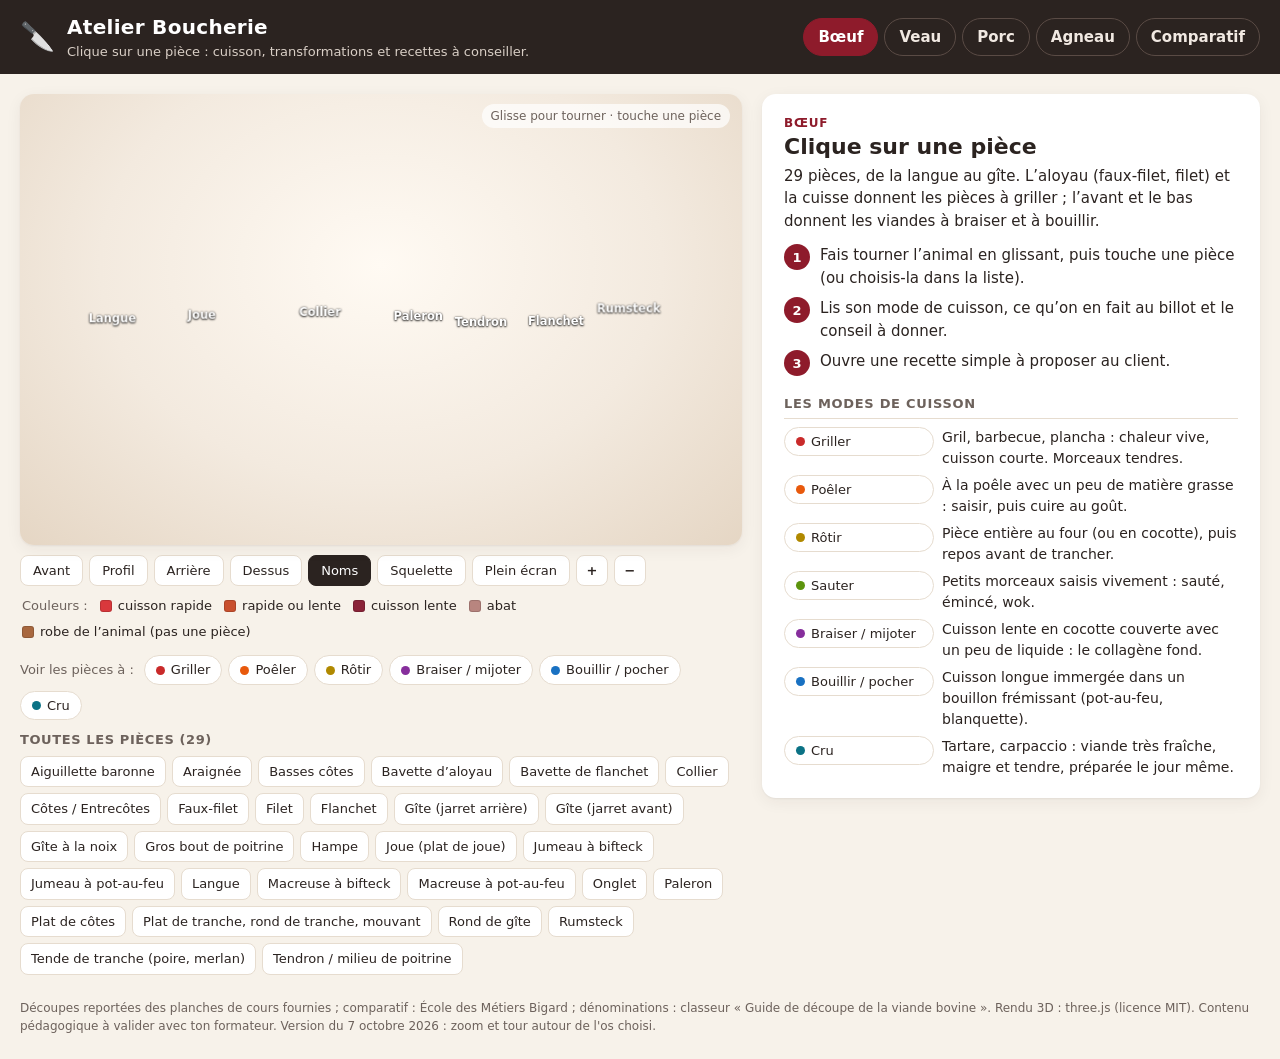
==== index.html @ 73f68b94 "Version du 7 octobre 2026 en bas de page (zoom et tour autour de l'os choisi) La correction elle-mêm" ====
<!doctype html>
<html lang="fr">
<head>
  <meta charset="utf-8">
  <meta name="viewport" content="width=device-width, initial-scale=1">
  <title>Atelier Boucherie — pièces, cuissons, recettes</title>
  <meta name="description" content="Apprendre la boucherie : clique sur une pièce pour connaître sa cuisson, ses transformations et des recettes à proposer au client.">
  <meta name="theme-color" content="#2b2320">
  <meta name="apple-mobile-web-app-capable" content="yes">
  <meta name="mobile-web-app-capable" content="yes">
  <meta name="apple-mobile-web-app-title" content="Boucherie">
  <link rel="manifest" href="manifest.webmanifest">
  <link rel="icon" type="image/png" sizes="192x192" href="img/icone-192.png">
  <link rel="apple-touch-icon" href="img/apple-touch-icon.png">
  <link rel="stylesheet" href="styles.css">
</head>
<body>
  <header class="entete">
    <div class="marque">
      <span class="marque-logo" aria-hidden="true">🔪</span>
      <div>
        <h1>Atelier Boucherie</h1>
        <p>Clique sur une pièce : cuisson, transformations et recettes à conseiller.</p>
      </div>
    </div>
    <nav class="onglets" id="onglets" aria-label="Choix de l’animal"></nav>
  </header>

  <main class="page" id="page">
    <section class="colonne-planche" id="vue-planche" aria-label="Planche de découpe">
      <div class="planche" id="planche" role="application">
        <p class="aide3d">Glisse pour tourner · touche une pièce</p>
      </div>
      <div class="outils3d" id="outils3d" aria-label="Orientation de l’animal">
        <button type="button" data-vue="avant">Avant</button>
        <button type="button" data-vue="profil">Profil</button>
        <button type="button" data-vue="arriere">Arrière</button>
        <button type="button" data-vue="dessus">Dessus</button>
        <button type="button" data-noms aria-pressed="true">Noms</button>
        <button type="button" data-squelette aria-pressed="false" hidden>Squelette</button>
        <button type="button" data-muscles aria-pressed="false" hidden>Muscles</button>
        <button type="button" data-eclater aria-pressed="false" hidden>Éclater</button>
        <button type="button" data-plein aria-pressed="false">Plein écran</button>
        <button type="button" data-zoom="1.25" aria-label="Zoomer">+</button>
        <button type="button" data-zoom="0.8" aria-label="Dézoomer">−</button>
      </div>
      <div class="couleurs3d" id="couleurs3d" aria-label="Signification des couleurs"></div>
      <div class="legende" id="legende" aria-label="Filtrer par mode de cuisson"></div>
      <div class="liste-pieces" id="liste-pieces" aria-label="Toutes les pièces"></div>
    </section>
    <aside class="panneau" id="panneau" aria-live="polite"></aside>
    <section class="comparatif" id="vue-comparatif" hidden></section>
  </main>

  <div class="bulle" id="bulle" hidden></div>

  <footer class="pied">
    Découpes reportées des planches de cours fournies ; comparatif : École des Métiers Bigard ; dénominations : classeur « Guide de découpe de la viande bovine ». Rendu 3D : three.js (licence MIT).
    Contenu pédagogique à valider avec ton formateur.
    <span id="version">Version du 7 octobre 2026 : zoom et tour autour de l'os choisi.</span>
  </footer>

  <script src="vendor/three.min.js"></script>
  <script src="data/modeles3d.js"></script>
  <script src="data/recettes.js"></script>
  <script src="data/pieces.js"></script>
  <script src="data/os.js"></script>
  <script src="data/classeur.js"></script>
  <script src="vue3d.js"></script>
  <script src="app.js"></script>
</body>
</html>
---- styles.css ----
:root {
  --fond: #f7f2ea;
  --carte: #ffffff;
  --texte: #2b2320;
  --doux: #6d625c;
  --trait: #e6dccf;
  --accent: #8e1b2b;
  --accent-clair: #f6e3e5;
  --surbrillance: #ffcf33;
  --rayon: 14px;
  --ombre: 0 1px 2px rgba(43, 35, 32, .06), 0 4px 16px rgba(43, 35, 32, .06);
}

* { box-sizing: border-box; }
/* « hidden » doit toujours cacher, même un élément qui a son propre display (ex. .legende en flex). */
[hidden] { display: none !important; }
html { -webkit-text-size-adjust: 100%; }
body {
  margin: 0;
  font: 15px/1.5 system-ui, -apple-system, "Segoe UI", Roboto, sans-serif;
  color: var(--texte);
  background: var(--fond);
}

/* ---------- En-tête ---------- */
.entete {
  position: sticky; top: 0; z-index: 20;
  display: flex; flex-wrap: wrap; align-items: center; justify-content: space-between; gap: 10px 24px;
  padding: 12px 20px;
  background: #2b2320; color: #fff;
}
.marque { display: flex; align-items: center; gap: 12px; }
.marque-logo { font-size: 28px; }
.marque h1 { margin: 0; font-size: 20px; letter-spacing: .3px; }
.marque p { margin: 0; font-size: 13px; color: #d9cfc6; }
.onglets { display: flex; flex-wrap: wrap; gap: 6px; }
.onglets button {
  border: 1px solid #5a4b45; background: transparent; color: #f1e9e2;
  padding: 7px 14px; border-radius: 999px; font: inherit; font-weight: 600; cursor: pointer;
}
.onglets button:hover { background: #3d322e; }
.onglets button[aria-current="page"] { background: var(--accent); border-color: var(--accent); color: #fff; }

/* ---------- Mise en page ---------- */
.page {
  display: grid; grid-template-columns: minmax(0, 1.45fr) minmax(320px, 1fr); gap: 20px;
  max-width: 1400px; margin: 0 auto; padding: 20px;
}
.page.mode-comparatif { grid-template-columns: 1fr; }
.colonne-planche { min-width: 0; }

/* ---------- Animal en 3D ---------- */
.planche {
  position: relative; width: 100%; aspect-ratio: 16 / 10; min-height: 300px;
  border-radius: var(--rayon); box-shadow: var(--ombre); overflow: hidden;
  background: radial-gradient(ellipse at 50% 38%, #fffaf3 0%, #f3eadf 55%, #e5d6c4 100%);
}
.toile3d { position: absolute; inset: 0; width: 100%; height: 100%; display: block; cursor: grab; touch-action: pan-y; }
.toile3d:active { cursor: grabbing; }
.outils3d { display: flex; flex-wrap: wrap; gap: 6px; margin-top: 10px; }
.outils3d button {
  border: 1px solid var(--trait); background: var(--carte); color: var(--texte);
  padding: 5px 12px; border-radius: 8px; font: inherit; font-size: 13px; cursor: pointer;
}
.outils3d button:hover { border-color: var(--accent); color: var(--accent); }
.outils3d button[aria-pressed="true"] { background: #2b2320; border-color: #2b2320; color: #fff; }
.etiquettes3d { position: absolute; inset: 0; z-index: 1; pointer-events: none; overflow: hidden; }
.etiquettes3d span {
  position: absolute; left: 0; top: 0; white-space: nowrap; will-change: transform;
  font: 700 11.5px/16px system-ui, -apple-system, "Segoe UI", Roboto, sans-serif; color: #fff; padding: 0 3px;
  text-shadow: 0 1px 2px rgba(0, 0, 0, .8), 0 0 2px rgba(0, 0, 0, .7);
}
.etiquettes3d.os span { color: #2b2320; text-shadow: 0 0 3px #fff, 0 0 2px #fff, 0 1px 1px rgba(255, 255, 255, .9); }
.liste-pieces h2.sous { margin-top: 10px; text-transform: none; letter-spacing: 0; font-size: 13px; color: var(--accent); }
.note-mrs { font-size: 13px; color: #7a4b00; background: #fff4dc; border-radius: 8px; padding: 8px 10px; }
.os-lien a, .transfo a { color: var(--accent); }
.source { font-size: 12px; color: var(--doux); margin-top: 14px; }
.etiquettes3d span.actif { color: #2b2320; background: #ffd25e; border-radius: 4px; text-shadow: none; }
.outils3d button[data-zoom] { width: 32px; padding: 5px 0; font-weight: 700; }
.aide3d {
  position: absolute; z-index: 2; right: 12px; top: 10px; margin: 0; pointer-events: none;
  font-size: 12px; color: var(--doux); background: rgba(255, 255, 255, .7); padding: 3px 9px; border-radius: 999px;
}
.couleurs3d { display: flex; flex-wrap: wrap; align-items: center; gap: 6px 12px; margin: 10px 2px 0; font-size: 13px; }
.couleurs3d .titre { color: var(--doux); }
.pastille { display: inline-flex; align-items: center; gap: 6px; }
.pastille::before { content: ""; width: 12px; height: 12px; border-radius: 3px; background: var(--c); box-shadow: inset 0 0 0 1px rgba(0, 0, 0, .15); }
.pastille.neutre::before { background: #cbbcae; }

.bulle {
  position: fixed; z-index: 50; pointer-events: none;
  background: #2b2320; color: #fff; padding: 4px 10px; border-radius: 8px;
  font-size: 13px; font-weight: 600; white-space: nowrap;
  transform: translate(-50%, calc(-100% - 12px));
}

/* ---------- Légende / filtres ---------- */
.legende { display: flex; flex-wrap: wrap; align-items: center; gap: 6px; margin: 14px 0 6px; }
.legende .titre { font-size: 13px; color: var(--doux); margin-right: 4px; }
.puce {
  display: inline-flex; align-items: center; gap: 6px;
  border: 1px solid var(--trait); background: var(--carte); color: var(--texte);
  padding: 4px 11px; border-radius: 999px; font: inherit; font-size: 13px; cursor: pointer; white-space: nowrap;
}
.puce::before { content: ""; width: 9px; height: 9px; border-radius: 50%; background: var(--c, #999); }
.puce:hover { border-color: var(--c, #999); }
.puce[aria-pressed="true"] { background: var(--c); border-color: var(--c); color: #fff; }
.puce[aria-pressed="true"]::before { background: #fff; }
.puce.statique { cursor: default; }
.puce.effacer { --c: #6d625c; }
.puce.effacer::before { display: none; }

.liste-pieces { margin-top: 10px; }
.liste-pieces h2 { font-size: 13px; font-weight: 600; color: var(--doux); margin: 8px 0 6px; text-transform: uppercase; letter-spacing: .6px; }
.liste-pieces .grille { display: flex; flex-wrap: wrap; gap: 6px; }
.liste-pieces button {
  border: 1px solid var(--trait); background: var(--carte); color: var(--texte);
  padding: 5px 10px; border-radius: 8px; font: inherit; font-size: 13px; cursor: pointer;
}
.liste-pieces button:hover { border-color: var(--accent); }
.liste-pieces button.active { background: var(--accent); color: #fff; border-color: var(--accent); }
.liste-pieces button.attenue { opacity: .4; }

/* ---------- Panneau de détail ---------- */
.panneau {
  align-self: start; position: sticky; top: 84px;
  max-height: calc(100vh - 104px); overflow: auto;
  background: var(--carte); border-radius: var(--rayon); box-shadow: var(--ombre);
  padding: 20px 22px;
}
.panneau .kicker { font-size: 12px; letter-spacing: .8px; text-transform: uppercase; color: var(--accent); font-weight: 700; }
.panneau h2 { margin: 2px 0 4px; font-size: 26px; line-height: 1.15; }
.panneau .alias { margin: 0 0 10px; color: var(--doux); font-size: 13px; }
.panneau h3 {
  margin: 18px 0 8px; font-size: 13px; text-transform: uppercase; letter-spacing: .7px; color: var(--doux);
  border-bottom: 1px solid var(--trait); padding-bottom: 4px;
}
.panneau p { margin: 6px 0; }
.type { display: inline-block; font-size: 12px; font-weight: 700; padding: 3px 9px; border-radius: 6px; margin-right: 6px; }
.type.rapide { background: #fff1e6; color: #a8461a; }
.type.lente { background: #efe9f8; color: #5f2b86; }
.type.mixte { background: #e8f3ea; color: #2d6a3a; }
.type.abat { background: #f1ece8; color: #5c4a42; }
.cuissons { display: flex; flex-wrap: wrap; gap: 6px; margin: 10px 0 4px; }
.conseil {
  margin: 12px 0 0; padding: 10px 12px; border-left: 4px solid var(--accent);
  background: var(--accent-clair); border-radius: 0 10px 10px 0;
}
.conseil strong { color: var(--accent); }
.transfo { list-style: none; margin: 0; padding: 0; }
.transfo li { padding: 7px 0; border-bottom: 1px dashed var(--trait); }
.transfo li:last-child { border-bottom: 0; }
.transfo b { display: block; }
.transfo span { color: var(--doux); font-size: 14px; }

details.recette {
  border: 1px solid var(--trait); border-radius: 10px; margin-bottom: 8px; background: #fffdfa;
}
details.recette summary {
  cursor: pointer; padding: 10px 12px; font-weight: 600; list-style: none;
  display: flex; justify-content: space-between; gap: 10px; align-items: baseline;
}
details.recette summary::-webkit-details-marker { display: none; }
details.recette summary::before { content: "▸"; color: var(--accent); margin-right: 2px; }
details.recette[open] summary::before { content: "▾"; }
details.recette summary .nom { flex: 1; }
details.recette summary small { color: var(--doux); font-weight: 400; white-space: nowrap; }
.recette .corps { padding: 0 14px 12px; font-size: 14px; }
.recette ul, .recette ol { margin: 6px 0; padding-left: 20px; }
.recette li { margin: 2px 0; }
.recette .client { margin-top: 8px; padding: 8px 10px; background: #f3f7ee; border-radius: 8px; }

.equivalences { display: grid; gap: 8px; }
.equivalences .ligne { display: grid; grid-template-columns: 72px 1fr; gap: 8px; font-size: 14px; }
.equivalences .animal { font-weight: 700; }
.equivalences a { color: var(--accent); }
.equivalences .muscles { color: var(--doux); font-size: 13px; }

.accueil h2 { font-size: 22px; }
.accueil .pas { display: grid; gap: 8px; margin: 12px 0; }
.accueil .pas div { display: flex; gap: 10px; align-items: flex-start; }
.accueil .pas b { flex: 0 0 26px; height: 26px; border-radius: 50%; background: var(--accent); color: #fff; display: grid; place-items: center; font-size: 13px; }
.definitions { display: grid; gap: 6px; font-size: 14px; }
.definitions div { display: grid; grid-template-columns: 150px 1fr; gap: 8px; align-items: start; }

.lien-bouton { background: none; border: 0; padding: 0; font: inherit; color: var(--accent); text-decoration: underline; cursor: pointer; }

/* ---------- Comparatif ---------- */
.comparatif { grid-column: 1 / -1; }
.comparatif h2 { margin: 0 0 4px; }
.comparatif > p { margin: 0 0 14px; color: var(--doux); }
.tableau { width: 100%; border-collapse: separate; border-spacing: 0; background: var(--carte); border-radius: var(--rayon); overflow: hidden; box-shadow: var(--ombre); }
.tableau th, .tableau td { padding: 10px 12px; text-align: left; vertical-align: top; border-bottom: 1px solid var(--trait); }
.tableau thead th { background: #2b2320; color: #fff; font-size: 14px; }
.tableau tbody th { width: 150px; background: #fbf7f1; font-size: 14px; }
.tableau td button { all: unset; cursor: pointer; display: block; }
.tableau td button:hover .region-nom, .tableau td button:focus-visible .region-nom { text-decoration: underline; }
.tableau .region-nom { font-weight: 700; color: var(--accent); }
.tableau ul { margin: 4px 0 0; padding-left: 18px; font-size: 14px; }
.tableau .note { font-size: 12px; color: var(--doux); }
.c-boeuf { background: #fbecec; } .c-veau { background: #f2f6e6; } .c-porc { background: #f8eaf4; } .c-agneau { background: #fbf6dc; }

.pied { max-width: 1400px; margin: 0 auto; padding: 4px 20px 24px; font-size: 12px; color: var(--doux); }

/* ---------- Mobile ---------- */
@media (max-width: 900px) {
  .page { grid-template-columns: 1fr; padding: 12px; gap: 14px; }
  .panneau { position: static; max-height: none; }
  .entete { padding: 10px 12px; position: static; }
  .marque p { display: none; }
  .planche { aspect-ratio: 4 / 3.2; }
  .aide3d { font-size: 11px; }
  .tableau, .tableau tbody, .tableau tr, .tableau th, .tableau td { display: block; width: 100%; }
  .tableau thead { display: none; }
  .tableau td::before { content: attr(data-animal); display: block; font-size: 12px; font-weight: 700; color: var(--doux); text-transform: uppercase; }
}

/* ---------- Classeur de découpe (dénominations ★, fiches magasin) ---------- */
.note-etoiles { font-size: 13px; color: var(--doux); }
.etoiles { color: #c98a00; letter-spacing: 1px; font-size: 14px; white-space: nowrap; }
.etoiles i { font-style: normal; color: #e3d8c8; }
.classeur { list-style: none; margin: 0; padding: 0; }
.classeur li { padding: 8px 0; border-bottom: 1px dashed var(--trait); }
.classeur li:last-child { border-bottom: 0; }
.classeur .denom b { font-size: 15px; }
.classeur .mention { font-size: 12px; font-weight: 600; color: #2d6a3a; background: #e8f3ea; border-radius: 6px; padding: 1px 7px; margin-left: 4px; }
.classeur .morceau { font-weight: 600; font-size: 14px; }
.classeur .morceau small { font-weight: 400; color: var(--doux); }
.classeur span:not(.etoiles):not(.mention) { color: var(--doux); font-size: 14px; }
.petits-noms { font-size: 14px; }
details.fiche-magasin { border: 1px solid var(--trait); border-radius: 10px; margin: 8px 0; background: #fffdfa; }
details.fiche-magasin summary { cursor: pointer; padding: 8px 12px; font-weight: 600; font-size: 14px; list-style: none; }
details.fiche-magasin summary::-webkit-details-marker { display: none; }
details.fiche-magasin summary::before { content: "▸ "; color: var(--accent); }
details.fiche-magasin[open] summary::before { content: "▾ "; }
details.fiche-magasin dl { margin: 0; padding: 0 14px 10px; display: grid; grid-template-columns: 92px 1fr; gap: 4px 10px; font-size: 14px; }
details.fiche-magasin dt { font-weight: 700; color: var(--accent); }
details.fiche-magasin dd { margin: 0; }
.classeur-os { margin: 12px 0 0; padding: 10px 12px; border-left: 4px solid #c98a00; background: #fff6df; border-radius: 0 10px 10px 0; font-size: 14px; }
.classeur-os strong { color: #8a5d00; }

/* ---------- Plongée sur un os : carte dans la vue 3D, noms des muscles ---------- */
.carte3d {
  position: absolute; z-index: 3; left: 10px; bottom: 10px; max-width: min(440px, calc(100% - 20px));
  background: rgba(255, 252, 247, .93); border-radius: 12px; box-shadow: var(--ombre); padding: 8px 10px; font-size: 13px;
}
.carte3d .titre b { font-size: 15px; }
.carte3d .titre small { color: var(--doux); }
.carte3d .muscles-lies { margin: 3px 0 6px; }
.carte3d .muscles-lies a { color: var(--accent); font-weight: 600; }
.carte3d .actions { display: flex; flex-wrap: wrap; gap: 5px; }
.carte3d button {
  border: 1px solid var(--trait); background: var(--carte); color: var(--texte);
  padding: 3px 9px; border-radius: 7px; font: inherit; font-size: 12.5px; cursor: pointer;
}
.carte3d button[aria-pressed="true"] { background: #2b2320; border-color: #2b2320; color: #fff; }
.carte3d .info { margin: 0; font-weight: 600; }
.etiquettes3d.muscles span { color: #fff; background: rgba(90, 22, 26, .78); border-radius: 4px; text-shadow: none; }
.etiquettes3d.muscles span.actif { background: #ffd25e; color: #2b2320; }
@media (max-width: 900px) {
  .carte3d { left: 6px; right: 6px; bottom: 6px; max-width: none; padding: 6px 8px; }
}

/* ---------- Plein écran 3D : se plonger dans le squelette ---------- */
body.plein-ecran-3d { overflow: hidden; }
body.plein-ecran-3d .entete, body.plein-ecran-3d .panneau, body.plein-ecran-3d .pied,
body.plein-ecran-3d .liste-pieces, body.plein-ecran-3d .legende, body.plein-ecran-3d .couleurs3d { display: none !important; }
body.plein-ecran-3d .page { display: block; padding: 0; max-width: none; }
body.plein-ecran-3d .colonne-planche { position: fixed; inset: 0; z-index: 30; display: flex; flex-direction: column; background: #efe6da; }
body.plein-ecran-3d .planche { flex: 1; aspect-ratio: auto; min-height: 0; border-radius: 0; box-shadow: none; }
body.plein-ecran-3d .outils3d { margin: 0; padding: 6px 8px calc(6px + env(safe-area-inset-bottom)); background: #2b2320; }
body.plein-ecran-3d .outils3d button { background: #3d322e; border-color: #5a4b45; color: #f1e9e2; }
body.plein-ecran-3d .outils3d button[aria-pressed="true"] { background: var(--accent); border-color: var(--accent); }
@media (max-width: 900px) {
  .aide3d { left: 8px; right: auto; max-width: calc(100% - 16px); }
}
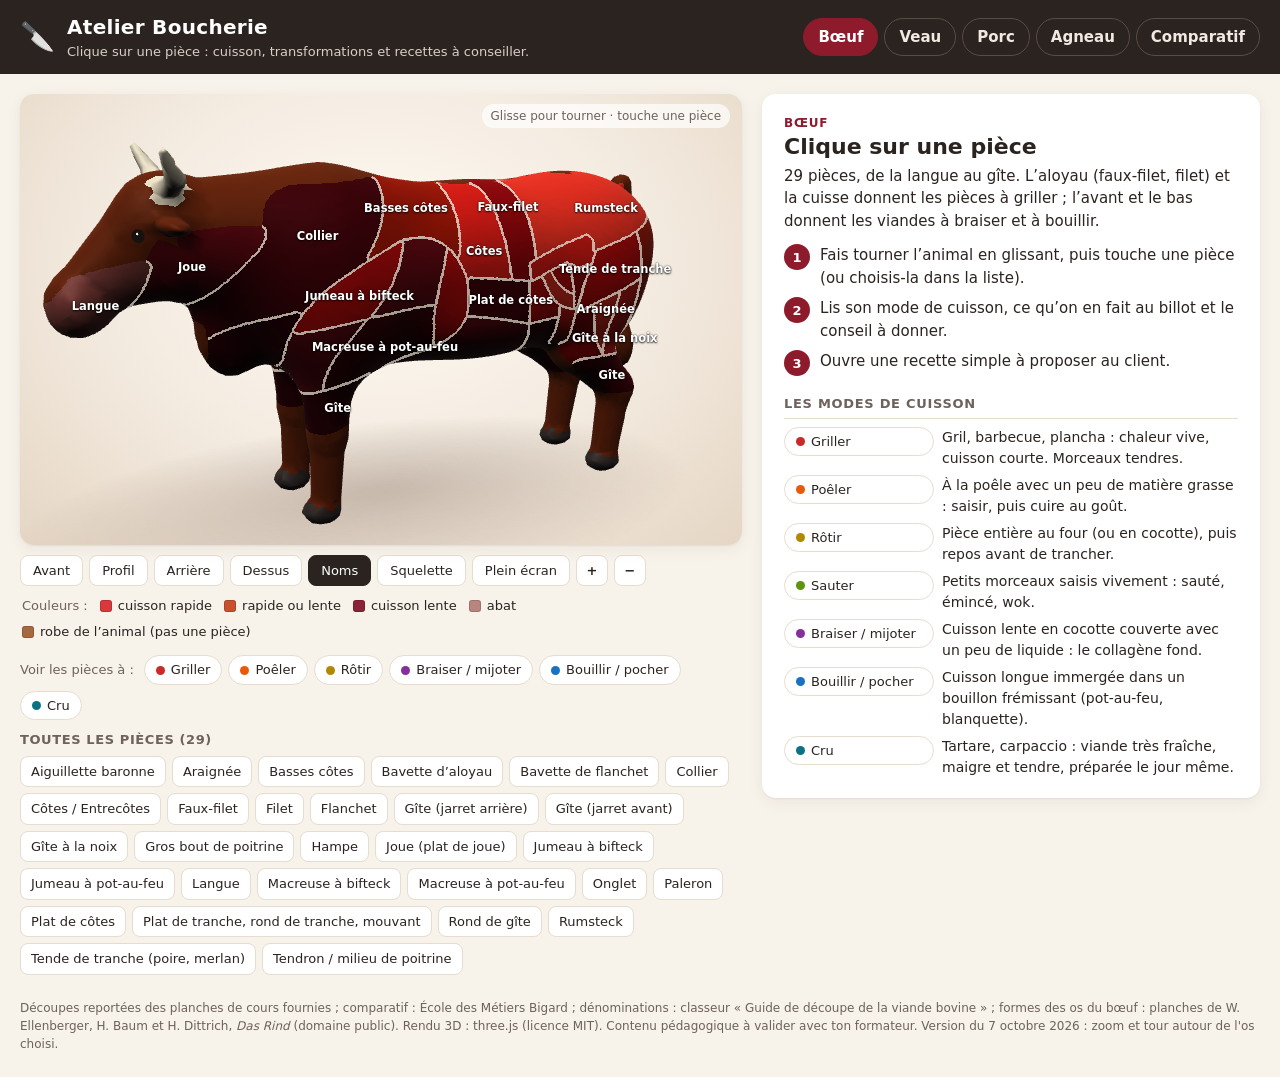
==== commit 55b0d9ab: "Atelier 3D : cuisse et épaule muscle par muscle, os d'après les planches, décor façon MOF - Page ate" ====
--- a/index.html
+++ b/index.html
@@ -55,7 +55,7 @@
   <div class="bulle" id="bulle" hidden></div>
 
   <footer class="pied">
-    Découpes reportées des planches de cours fournies ; comparatif : École des Métiers Bigard ; dénominations : classeur « Guide de découpe de la viande bovine ». Rendu 3D : three.js (licence MIT).
+    Découpes reportées des planches de cours fournies ; comparatif : École des Métiers Bigard ; dénominations : classeur « Guide de découpe de la viande bovine » ; formes des os du bœuf : planches de W. Ellenberger, H. Baum et H. Dittrich, <i>Das Rind</i> (domaine public). Rendu 3D : three.js (licence MIT).
     Contenu pédagogique à valider avec ton formateur.
     <span id="version">Version du 7 octobre 2026 : zoom et tour autour de l'os choisi.</span>
   </footer>
@@ -66,6 +66,7 @@
   <script src="data/pieces.js"></script>
   <script src="data/os.js"></script>
   <script src="data/classeur.js"></script>
+  <script src="data/atelier.js"></script>
   <script src="vue3d.js"></script>
   <script src="app.js"></script>
 </body>
--- a/styles.css
+++ b/styles.css
@@ -274,3 +274,12 @@
 @media (max-width: 900px) {
   .aide3d { left: 8px; right: auto; max-width: calc(100% - 16px); }
 }
+
+/* Liens vers la page atelier 3D */
+.lien-atelier { margin: 10px 0; }
+.lien-atelier a { display: inline-block; font-weight: 700; color: var(--accent); }
+.bouton-lien {
+  display: inline-block; border: 1px solid var(--accent); color: var(--accent); background: #fff; border-radius: 999px;
+  padding: 6px 12px; font-weight: 600; text-decoration: none; font-size: 14px;
+}
+.carte3d .bouton-lien { padding: 4px 10px; font-size: 13px; }
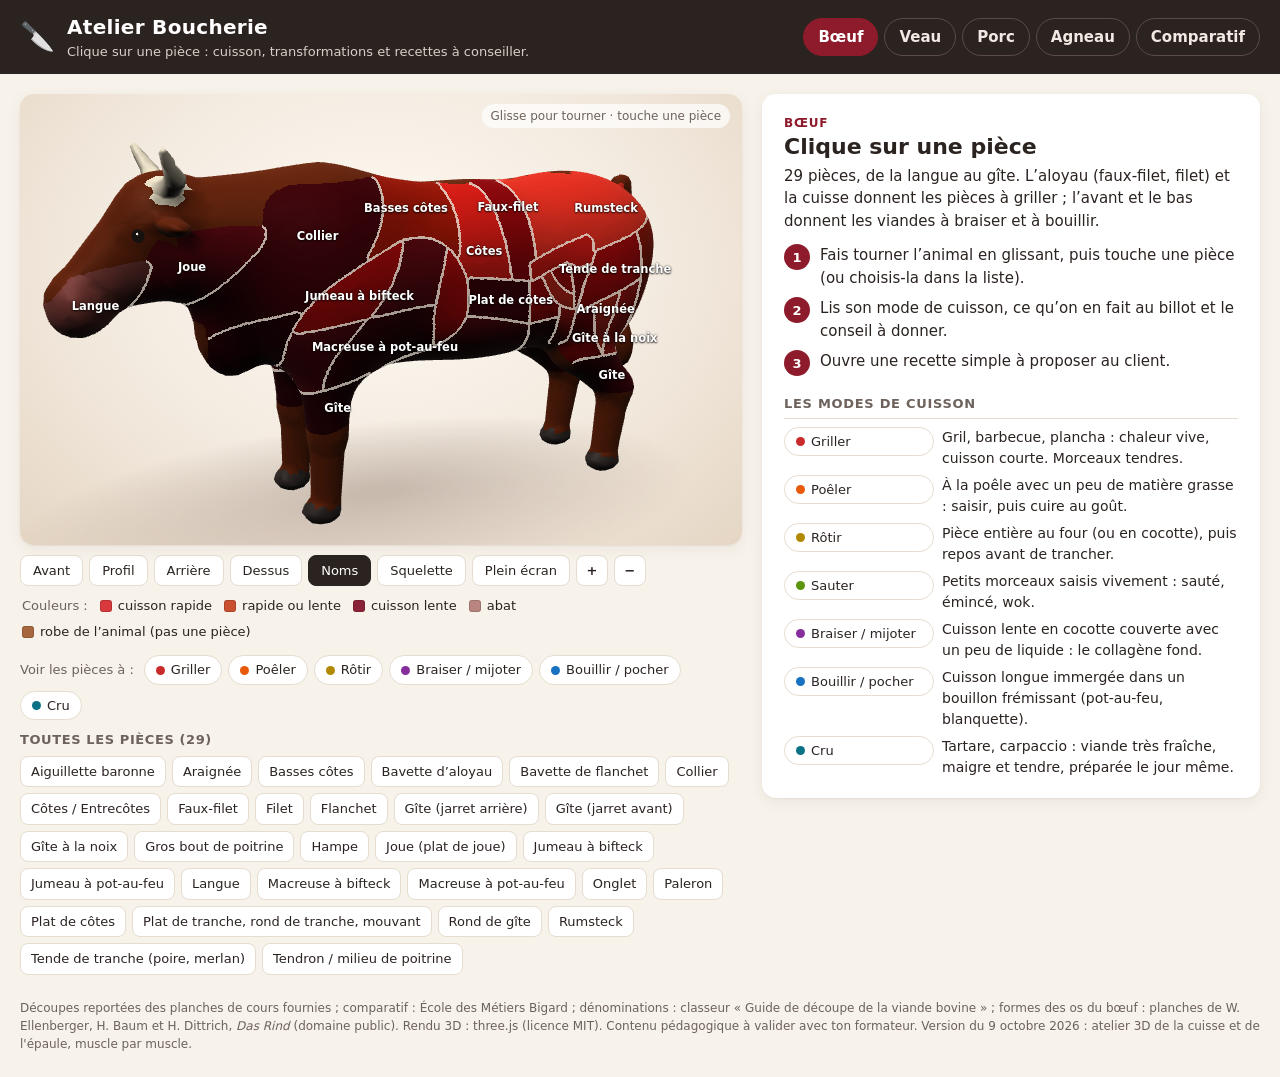
==== commit 0ebc1abc: "Jumeau à bifteck devant l'arête de la palette, paleron derrière (modèle 3D principal) Le point de dé" ====
--- a/index.html
+++ b/index.html
@@ -57,7 +57,7 @@
   <footer class="pied">
     Découpes reportées des planches de cours fournies ; comparatif : École des Métiers Bigard ; dénominations : classeur « Guide de découpe de la viande bovine » ; formes des os du bœuf : planches de W. Ellenberger, H. Baum et H. Dittrich, <i>Das Rind</i> (domaine public). Rendu 3D : three.js (licence MIT).
     Contenu pédagogique à valider avec ton formateur.
-    <span id="version">Version du 7 octobre 2026 : zoom et tour autour de l'os choisi.</span>
+    <span id="version">Version du 9 octobre 2026 : atelier 3D de la cuisse et de l'épaule, muscle par muscle.</span>
   </footer>
 
   <script src="vendor/three.min.js"></script>
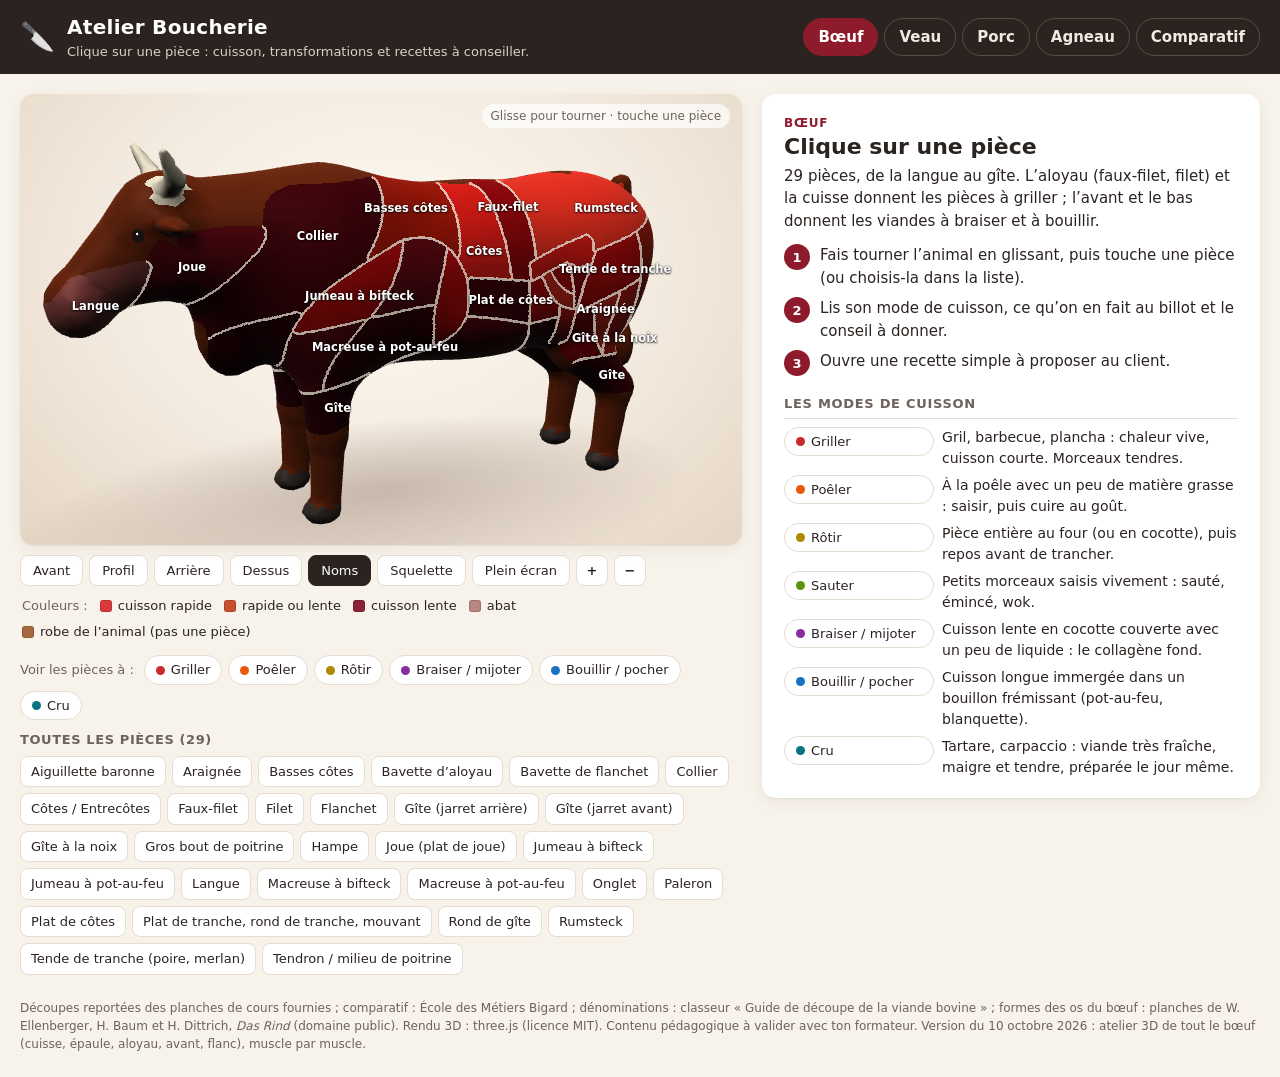
==== commit 5f6f33ea: "Atelier 3D : page commune aux 5 régions, contrôles et version du 10 octobre - atelier.js : os fendus" ====
--- a/index.html
+++ b/index.html
@@ -57,7 +57,7 @@
   <footer class="pied">
     Découpes reportées des planches de cours fournies ; comparatif : École des Métiers Bigard ; dénominations : classeur « Guide de découpe de la viande bovine » ; formes des os du bœuf : planches de W. Ellenberger, H. Baum et H. Dittrich, <i>Das Rind</i> (domaine public). Rendu 3D : three.js (licence MIT).
     Contenu pédagogique à valider avec ton formateur.
-    <span id="version">Version du 9 octobre 2026 : atelier 3D de la cuisse et de l'épaule, muscle par muscle.</span>
+    <span id="version">Version du 10 octobre 2026 : atelier 3D de tout le bœuf (cuisse, épaule, aloyau, avant, flanc), muscle par muscle.</span>
   </footer>
 
   <script src="vendor/three.min.js"></script>
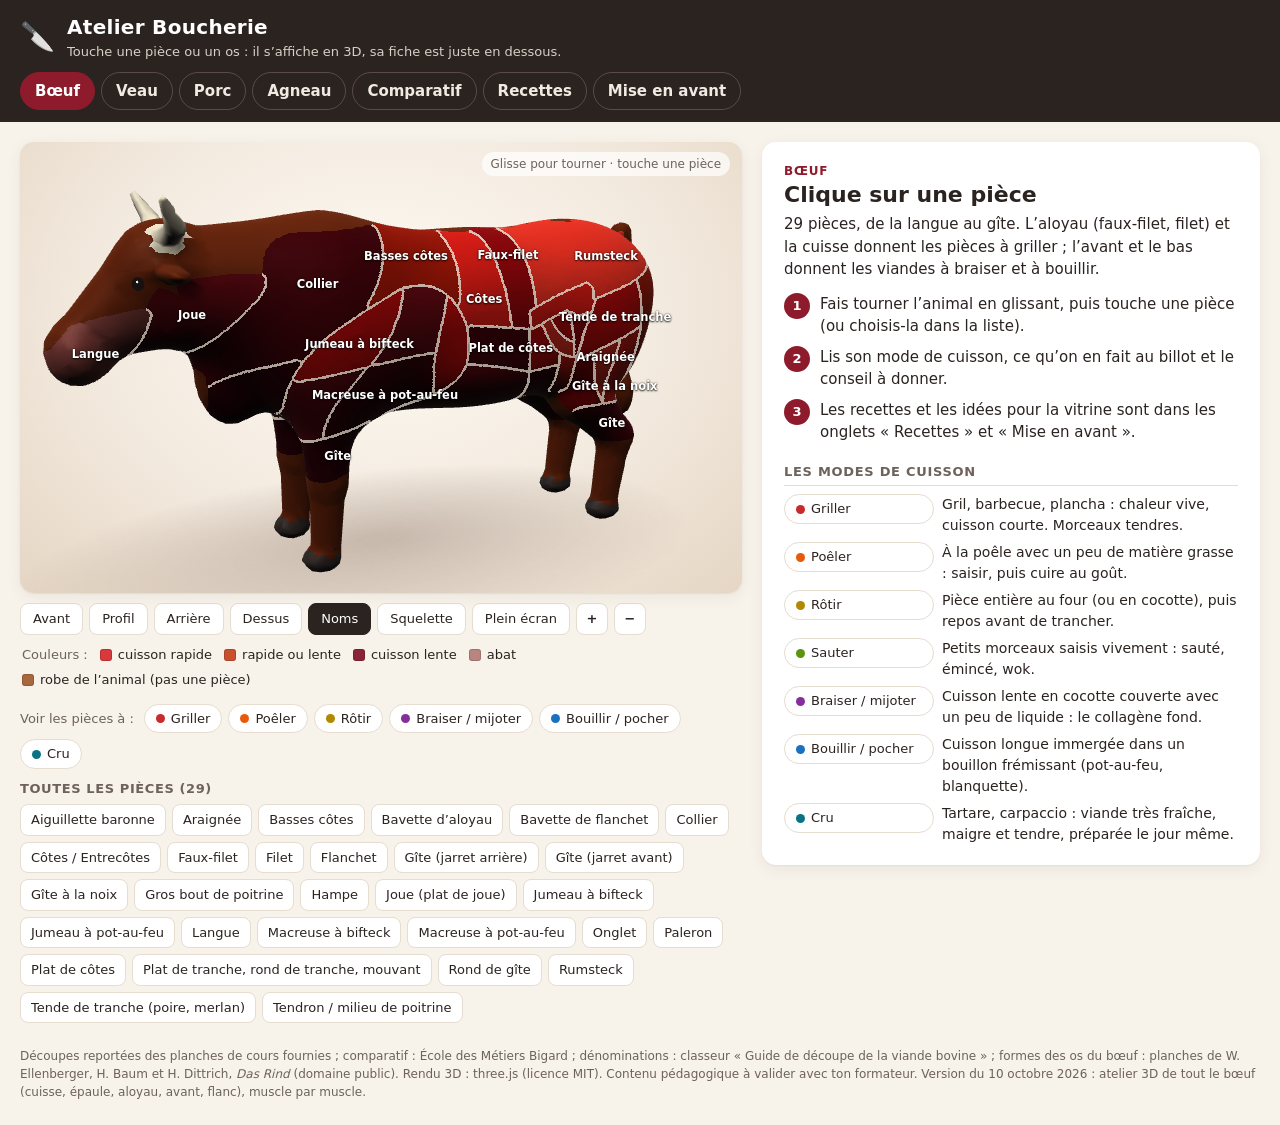
==== commit d0deaa1d: "auto(conv-91): les idees de recetets et les idees de mise en valeur en rayon devriat etre dans un au" ====
--- a/index.html
+++ b/index.html
@@ -20,7 +20,7 @@
       <span class="marque-logo" aria-hidden="true">🔪</span>
       <div>
         <h1>Atelier Boucherie</h1>
-        <p>Clique sur une pièce : cuisson, transformations et recettes à conseiller.</p>
+        <p>Touche une pièce ou un os : il s’affiche en 3D, sa fiche est juste en dessous.</p>
       </div>
     </div>
     <nav class="onglets" id="onglets" aria-label="Choix de l’animal"></nav>
@@ -50,6 +50,8 @@
     </section>
     <aside class="panneau" id="panneau" aria-live="polite"></aside>
     <section class="comparatif" id="vue-comparatif" hidden></section>
+    <section class="vue-texte" id="vue-recettes" hidden aria-label="Recettes"></section>
+    <section class="vue-texte" id="vue-etal" hidden aria-label="Mise en avant au rayon traditionnel"></section>
   </main>
 
   <div class="bulle" id="bulle" hidden></div>
--- a/styles.css
+++ b/styles.css
@@ -241,9 +241,10 @@
 
 /* ---------- Plongée sur un os : carte dans la vue 3D, noms des muscles ---------- */
 .carte3d {
-  position: absolute; z-index: 3; left: 10px; bottom: 10px; max-width: min(440px, calc(100% - 20px));
-  background: rgba(255, 252, 247, .93); border-radius: 12px; box-shadow: var(--ombre); padding: 8px 10px; font-size: 13px;
-}
+  margin: 8px 0 0; background: var(--carte); border-radius: 12px; box-shadow: var(--ombre); padding: 8px 10px; font-size: 13px;
+}
+/* une pièce ou un os choisi : l'aide (« glisse pour tourner ») laisse toute la vue à la 3D */
+.planche.choix .aide3d { display: none; }
 .carte3d .titre b { font-size: 15px; }
 .carte3d .titre small { color: var(--doux); }
 .carte3d .muscles-lies { margin: 3px 0 6px; }
@@ -258,8 +259,9 @@
 .etiquettes3d.muscles span { color: #fff; background: rgba(90, 22, 26, .78); border-radius: 4px; text-shadow: none; }
 .etiquettes3d.muscles span.actif { background: #ffd25e; color: #2b2320; }
 @media (max-width: 900px) {
-  .carte3d { left: 6px; right: 6px; bottom: 6px; max-width: none; padding: 6px 8px; }
-}
+  .carte3d { padding: 6px 8px; }
+}
+body.plein-ecran-3d .carte3d { margin: 0; border-radius: 0; box-shadow: none; }
 
 /* ---------- Plein écran 3D : se plonger dans le squelette ---------- */
 body.plein-ecran-3d { overflow: hidden; }
@@ -283,3 +285,23 @@
   padding: 6px 12px; font-weight: 600; text-decoration: none; font-size: 14px;
 }
 .carte3d .bouton-lien { padding: 4px 10px; font-size: 13px; }
+
+/* ---------- Onglets Recettes et Mise en avant ---------- */
+.vue-texte { grid-column: 1 / -1; max-width: 860px; width: 100%; margin: 0 auto; background: var(--carte); border-radius: var(--rayon); box-shadow: var(--ombre); padding: 18px 20px; }
+.vue-texte[hidden] { display: none; }
+.vue-texte h2 { margin: 0 0 8px; }
+.vue-texte h3 { margin: 18px 0 6px; }
+.vue-texte .note { color: var(--doux); }
+.choix-animal { display: flex; flex-wrap: wrap; gap: 6px; margin: 6px 0 10px; }
+.choix-animal a { border: 1px solid var(--trait); border-radius: 999px; padding: 5px 12px; color: var(--texte); text-decoration: none; font-weight: 600; }
+.choix-animal a[aria-current] { background: var(--accent); border-color: var(--accent); color: #fff; }
+.recette .avec { margin-top: 8px; font-size: 14px; color: var(--doux); }
+.recette .avec a { color: var(--accent); }
+.vers-recettes { margin: 12px 0; }
+.vue-texte .idee { border-left: 3px solid var(--accent); padding: 2px 0 2px 10px; margin: 8px 0; }
+.vue-texte .idee p { margin: 2px 0; }
+.vue-texte details.comment-faire { border: 1px solid var(--trait); border-radius: 10px; padding: 6px 10px; margin: 6px 0; }
+.vue-texte details.comment-faire summary { font-weight: 700; cursor: pointer; }
+.vue-texte .voir-mof a { color: var(--accent); font-weight: 600; }
+.sources-repli { margin-top: 18px; font-size: 13px; color: var(--doux); }
+.sources-repli summary { cursor: pointer; }
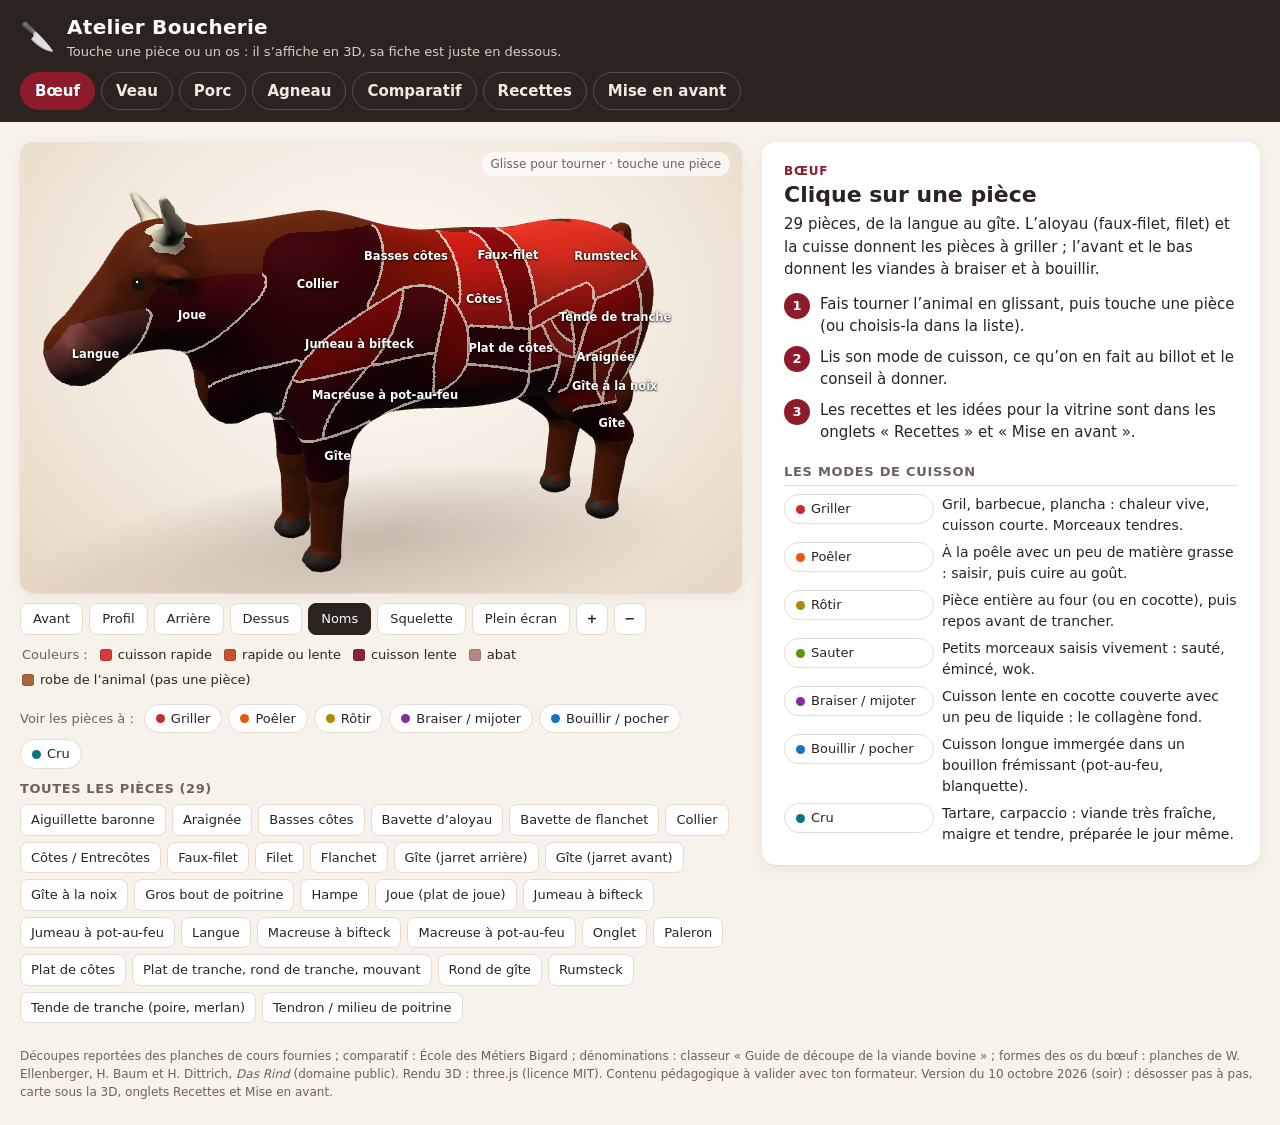
==== commit edfc6d8b: "Version du 10 octobre (soir) : désosser pas à pas, carte sous la 3D, onglets Recettes et Mise en ava" ====
--- a/index.html
+++ b/index.html
@@ -59,7 +59,7 @@
   <footer class="pied">
     Découpes reportées des planches de cours fournies ; comparatif : École des Métiers Bigard ; dénominations : classeur « Guide de découpe de la viande bovine » ; formes des os du bœuf : planches de W. Ellenberger, H. Baum et H. Dittrich, <i>Das Rind</i> (domaine public). Rendu 3D : three.js (licence MIT).
     Contenu pédagogique à valider avec ton formateur.
-    <span id="version">Version du 10 octobre 2026 : atelier 3D de tout le bœuf (cuisse, épaule, aloyau, avant, flanc), muscle par muscle.</span>
+    <span id="version">Version du 10 octobre 2026 (soir) : désosser pas à pas, carte sous la 3D, onglets Recettes et Mise en avant.</span>
   </footer>
 
   <script src="vendor/three.min.js"></script>
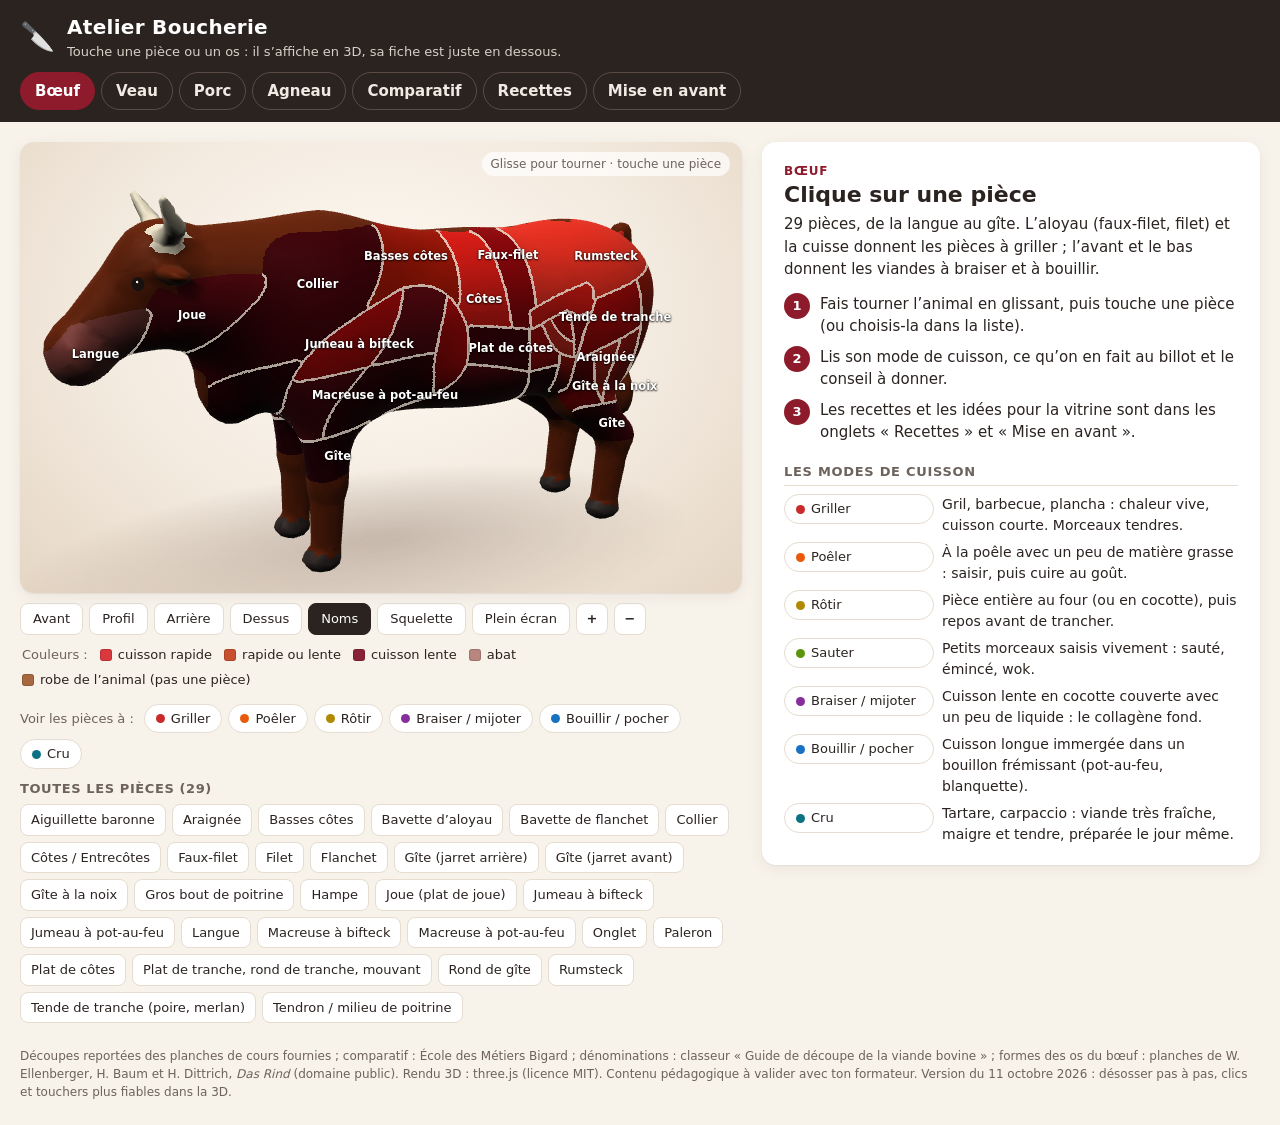
==== commit ce12b114: "Clic et toucher comptés même quand la 3D met du temps à se dessiner La durée d'un appui se mesurait " ====
--- a/index.html
+++ b/index.html
@@ -59,7 +59,7 @@
   <footer class="pied">
     Découpes reportées des planches de cours fournies ; comparatif : École des Métiers Bigard ; dénominations : classeur « Guide de découpe de la viande bovine » ; formes des os du bœuf : planches de W. Ellenberger, H. Baum et H. Dittrich, <i>Das Rind</i> (domaine public). Rendu 3D : three.js (licence MIT).
     Contenu pédagogique à valider avec ton formateur.
-    <span id="version">Version du 10 octobre 2026 (soir) : désosser pas à pas, carte sous la 3D, onglets Recettes et Mise en avant.</span>
+    <span id="version">Version du 11 octobre 2026 : désosser pas à pas, clics et touchers plus fiables dans la 3D.</span>
   </footer>
 
   <script src="vendor/three.min.js"></script>
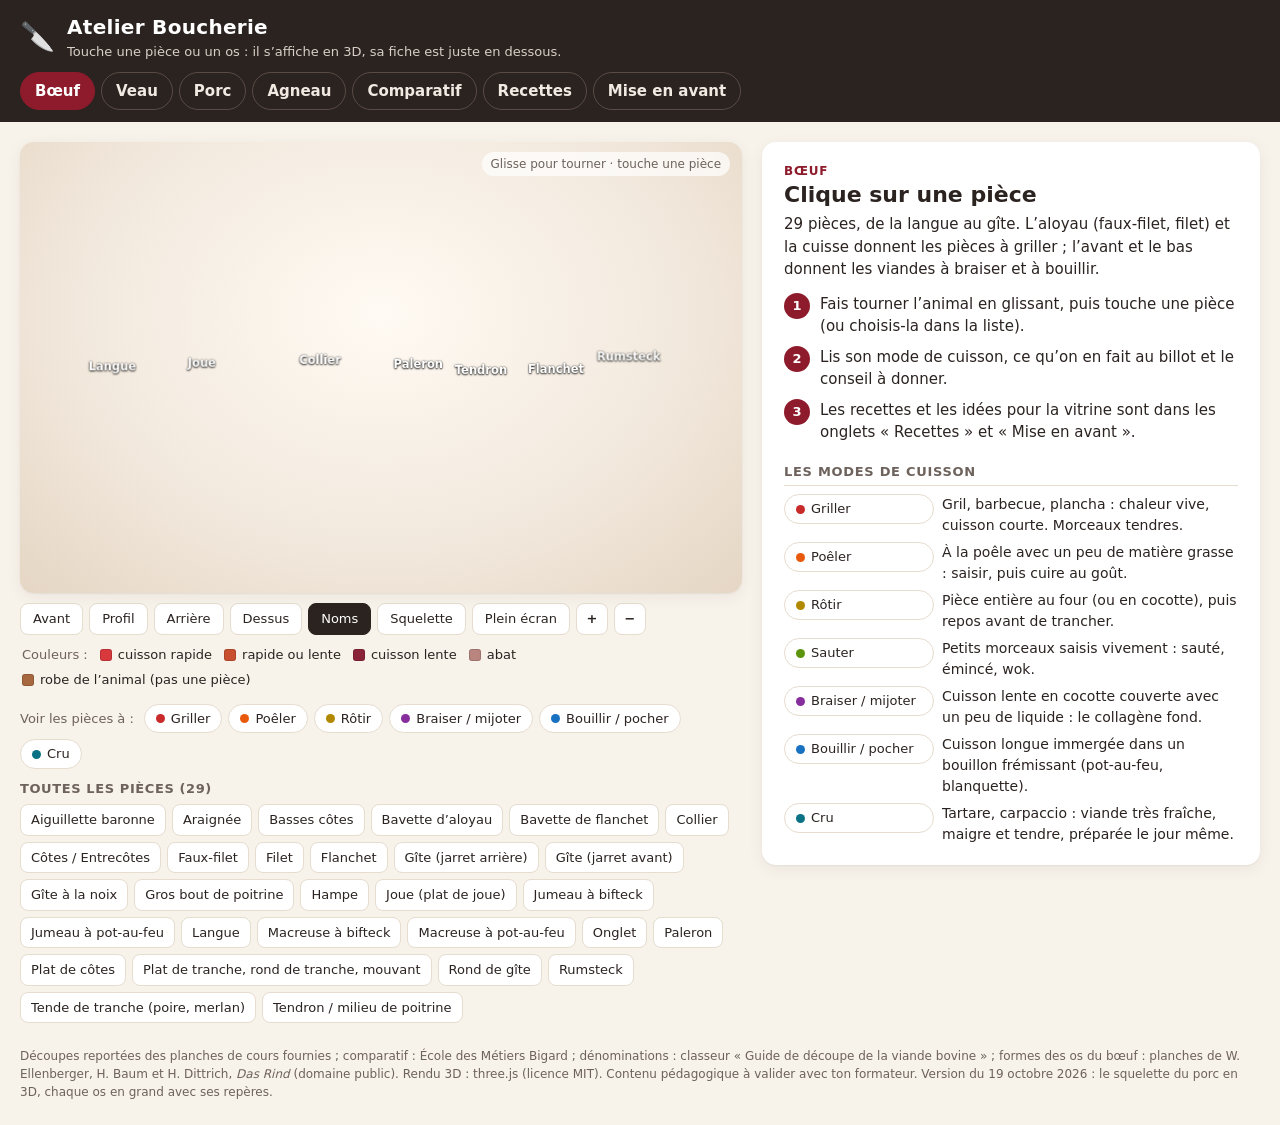
==== commit e1b1776a: "Appli : squelette du porc, fiches de ses os et page atelier, version du 19 octobre - app/data/os.js " ====
--- a/index.html
+++ b/index.html
@@ -59,7 +59,7 @@
   <footer class="pied">
     Découpes reportées des planches de cours fournies ; comparatif : École des Métiers Bigard ; dénominations : classeur « Guide de découpe de la viande bovine » ; formes des os du bœuf : planches de W. Ellenberger, H. Baum et H. Dittrich, <i>Das Rind</i> (domaine public). Rendu 3D : three.js (licence MIT).
     Contenu pédagogique à valider avec ton formateur.
-    <span id="version">Version du 11 octobre 2026 : désosser pas à pas, clics et touchers plus fiables dans la 3D.</span>
+    <span id="version">Version du 19 octobre 2026 : le squelette du porc en 3D, chaque os en grand avec ses repères.</span>
   </footer>
 
   <script src="vendor/three.min.js"></script>
